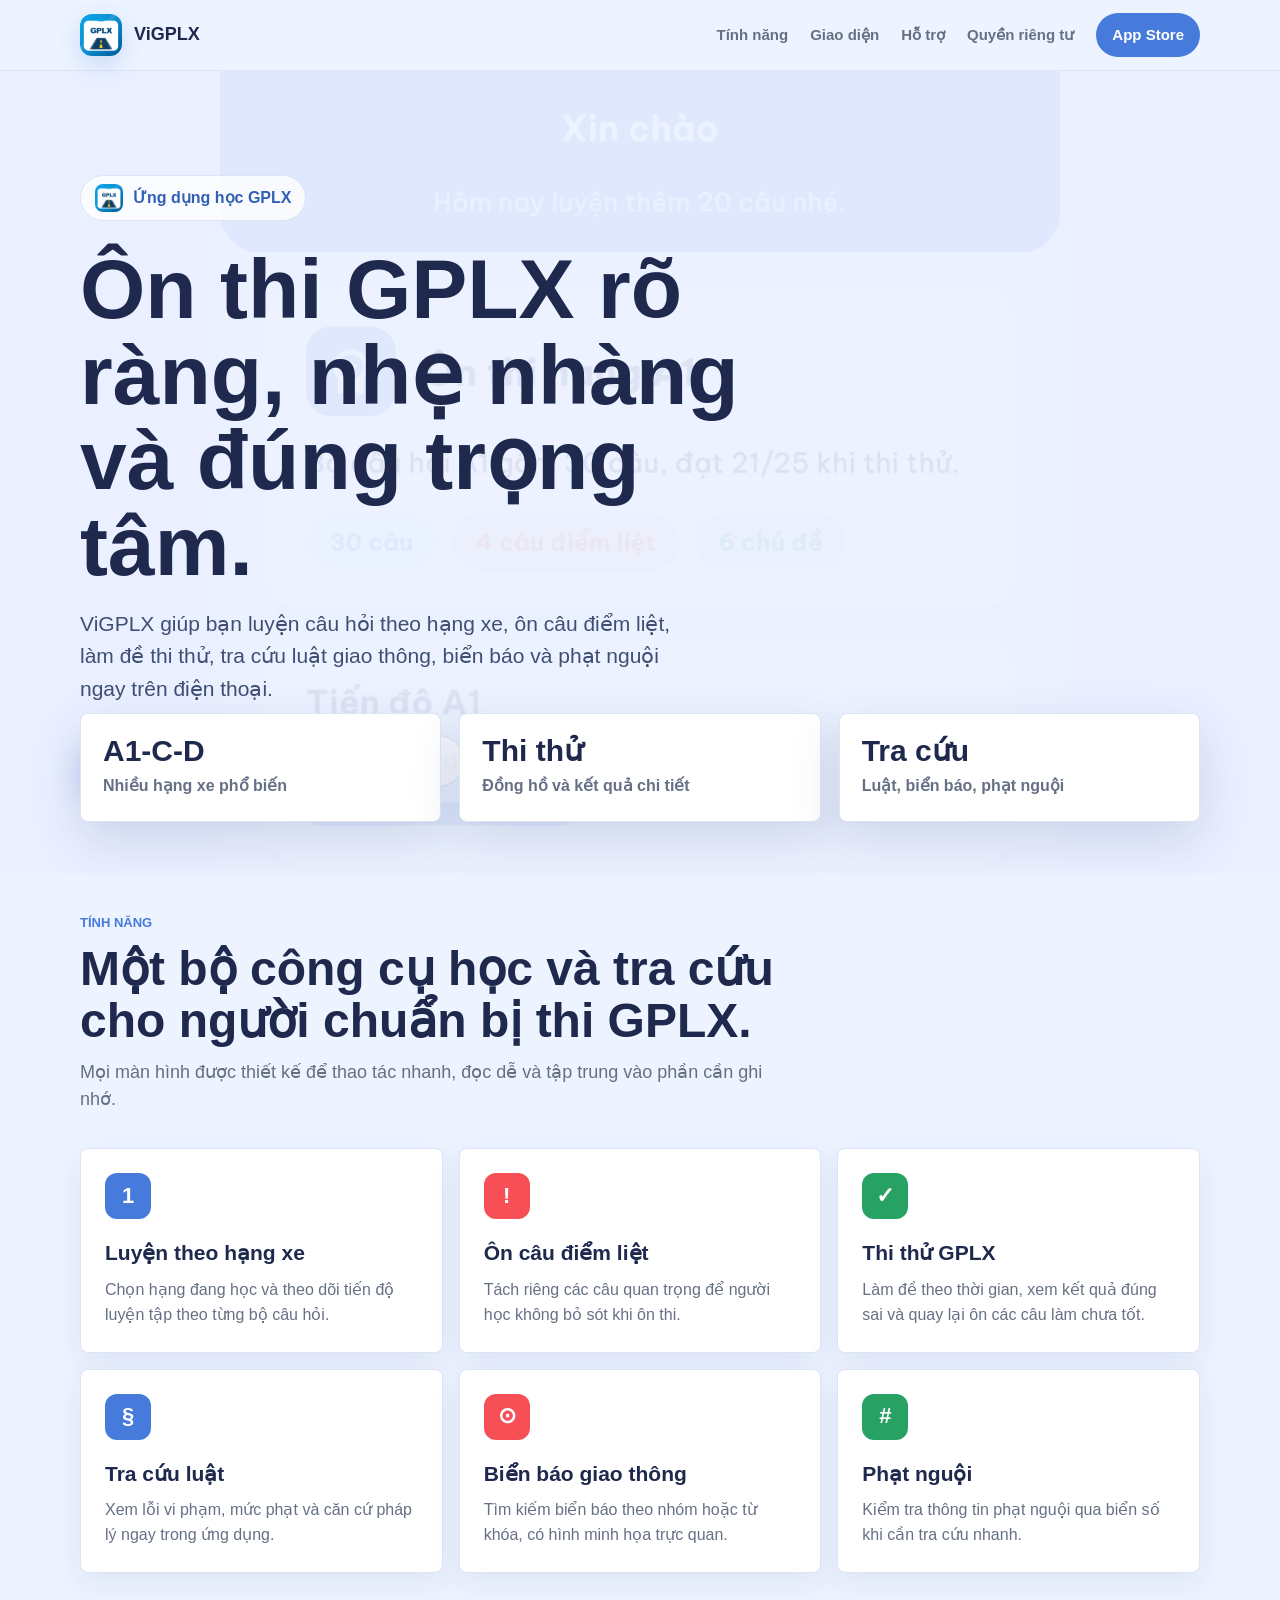
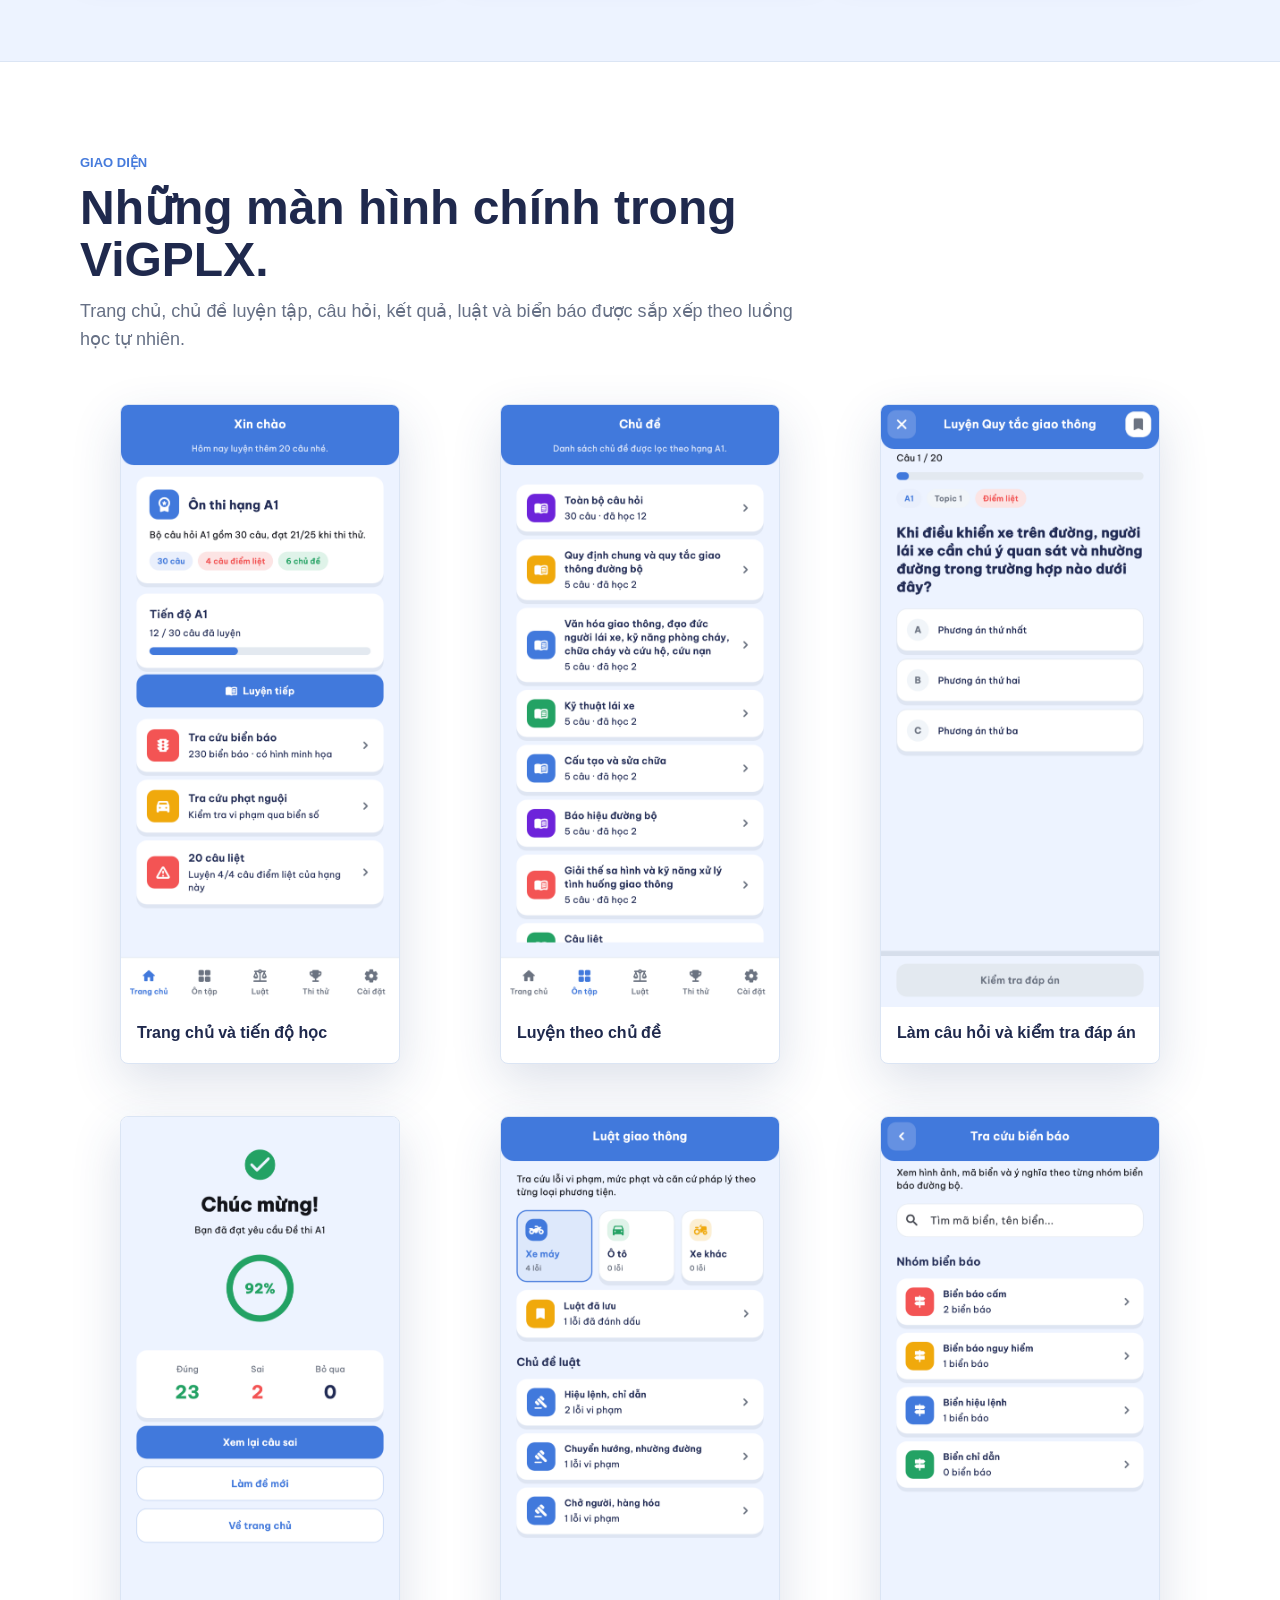
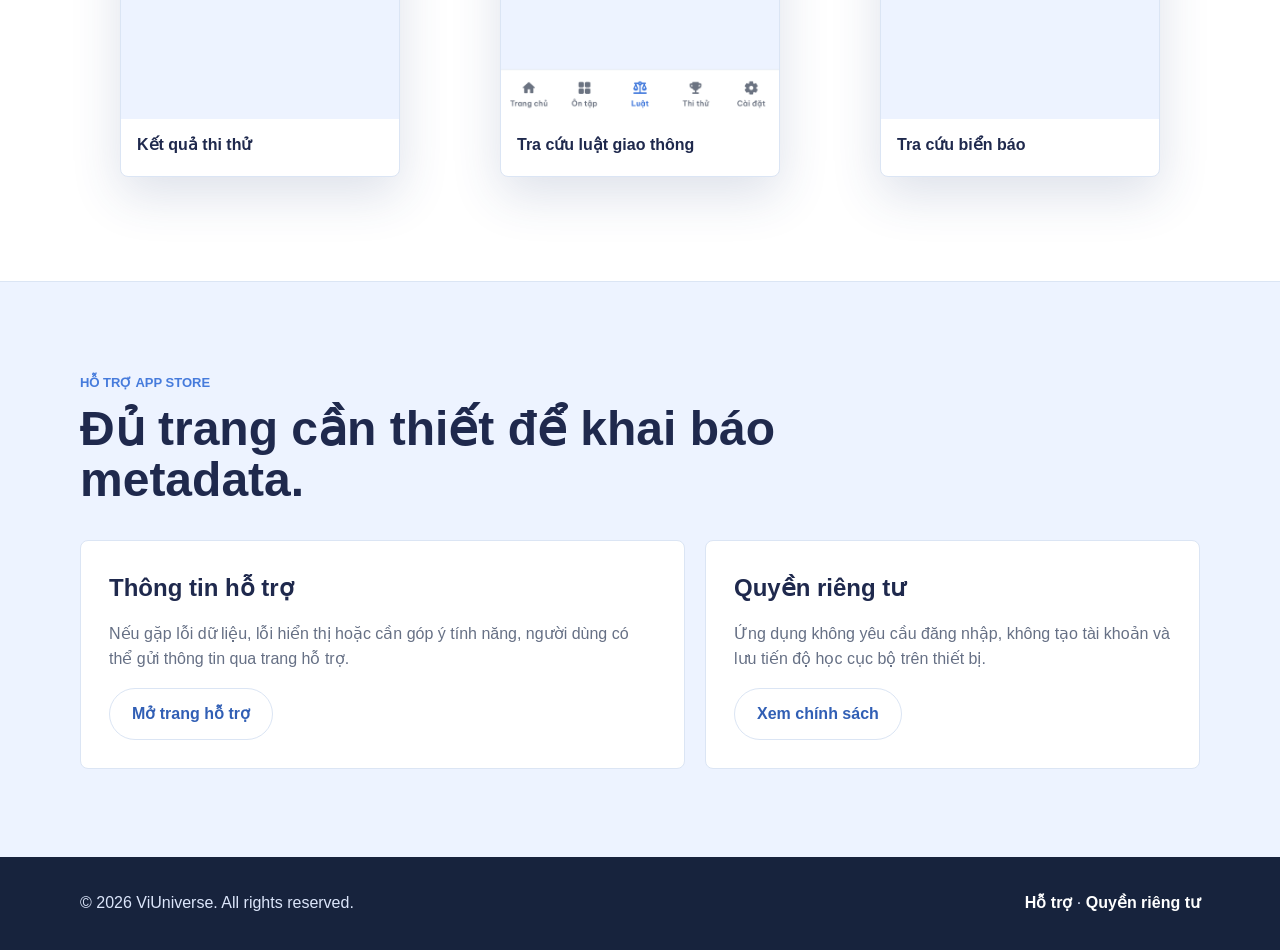
==== index.html @ 69d23acd "Initial ViGPLX landing page" ====
<!doctype html>
<html lang="vi">
  <head>
    <meta charset="utf-8">
    <meta name="viewport" content="width=device-width, initial-scale=1">
    <title>ViGPLX - Ôn thi giấy phép lái xe Việt Nam</title>
    <meta name="description" content="ViGPLX hỗ trợ ôn thi GPLX theo hạng xe, luyện câu điểm liệt, thi thử, tra cứu luật giao thông, biển báo và phạt nguội.">
    <meta property="og:title" content="ViGPLX - Ôn thi GPLX Việt Nam">
    <meta property="og:description" content="Luyện câu hỏi, thi thử, tra cứu luật, biển báo và phạt nguội trong một ứng dụng gọn nhẹ.">
    <meta property="og:image" content="assets/icons/app-icon.png">
    <link rel="icon" href="assets/icons/app-icon.png">
    <link rel="stylesheet" href="styles.css">
  </head>
  <body>
    <header class="site-header">
      <nav class="nav" aria-label="Điều hướng chính">
        <a class="brand" href="index.html" aria-label="ViGPLX">
          <img src="assets/icons/app-icon.png" alt="">
          <span>ViGPLX</span>
        </a>
        <div class="nav-links">
          <a href="#features">Tính năng</a>
          <a href="#screens">Giao diện</a>
          <a href="support.html">Hỗ trợ</a>
          <a href="privacy.html">Quyền riêng tư</a>
          <a class="download-link" href="#download">App Store</a>
        </div>
      </nav>
    </header>

    <section class="hero">
      <div class="hero-inner">
        <div class="hero-copy">
          <span class="app-badge">
            <img src="assets/icons/app-icon.png" alt="">
            Ứng dụng học GPLX
          </span>
          <h1>Ôn thi GPLX rõ ràng, nhẹ nhàng và đúng trọng tâm.</h1>
          <p>ViGPLX giúp bạn luyện câu hỏi theo hạng xe, ôn câu điểm liệt, làm đề thi thử, tra cứu luật giao thông, biển báo và phạt nguội ngay trên điện thoại.</p>
          <div class="actions" id="download">
            <a class="button primary" href="#screens">Sắp có trên App Store</a>
            <a class="button secondary" href="#screens">Xem giao diện</a>
          </div>
        </div>
      </div>
    </section>

    <div class="hero-strip" aria-label="Thông tin nhanh">
      <div class="metric">
        <strong>A1-C-D</strong>
        <span>Nhiều hạng xe phổ biến</span>
      </div>
      <div class="metric">
        <strong>Thi thử</strong>
        <span>Đồng hồ và kết quả chi tiết</span>
      </div>
      <div class="metric">
        <strong>Tra cứu</strong>
        <span>Luật, biển báo, phạt nguội</span>
      </div>
    </div>

    <main>
      <section class="section" id="features">
        <div class="section-heading">
          <span class="section-kicker">Tính năng</span>
          <h2>Một bộ công cụ học và tra cứu cho người chuẩn bị thi GPLX.</h2>
          <p>Mọi màn hình được thiết kế để thao tác nhanh, đọc dễ và tập trung vào phần cần ghi nhớ.</p>
        </div>
        <div class="features">
          <article class="feature">
            <div class="feature-icon">1</div>
            <h3>Luyện theo hạng xe</h3>
            <p>Chọn hạng đang học và theo dõi tiến độ luyện tập theo từng bộ câu hỏi.</p>
          </article>
          <article class="feature">
            <div class="feature-icon">!</div>
            <h3>Ôn câu điểm liệt</h3>
            <p>Tách riêng các câu quan trọng để người học không bỏ sót khi ôn thi.</p>
          </article>
          <article class="feature">
            <div class="feature-icon">✓</div>
            <h3>Thi thử GPLX</h3>
            <p>Làm đề theo thời gian, xem kết quả đúng sai và quay lại ôn các câu làm chưa tốt.</p>
          </article>
          <article class="feature">
            <div class="feature-icon">§</div>
            <h3>Tra cứu luật</h3>
            <p>Xem lỗi vi phạm, mức phạt và căn cứ pháp lý ngay trong ứng dụng.</p>
          </article>
          <article class="feature">
            <div class="feature-icon">⊙</div>
            <h3>Biển báo giao thông</h3>
            <p>Tìm kiếm biển báo theo nhóm hoặc từ khóa, có hình minh họa trực quan.</p>
          </article>
          <article class="feature">
            <div class="feature-icon">#</div>
            <h3>Phạt nguội</h3>
            <p>Kiểm tra thông tin phạt nguội qua biển số khi cần tra cứu nhanh.</p>
          </article>
        </div>
      </section>

      <section class="info-band">
        <div class="section" id="screens">
          <div class="section-heading">
            <span class="section-kicker">Giao diện</span>
            <h2>Những màn hình chính trong ViGPLX.</h2>
            <p>Trang chủ, chủ đề luyện tập, câu hỏi, kết quả, luật và biển báo được sắp xếp theo luồng học tự nhiên.</p>
          </div>
          <div class="screens">
            <figure class="screen">
              <img src="assets/screenshots/home.png" alt="Màn hình trang chủ ViGPLX">
              <figcaption class="screen-label">Trang chủ và tiến độ học</figcaption>
            </figure>
            <figure class="screen">
              <img src="assets/screenshots/topics.png" alt="Màn hình danh sách chủ đề">
              <figcaption class="screen-label">Luyện theo chủ đề</figcaption>
            </figure>
            <figure class="screen">
              <img src="assets/screenshots/session.png" alt="Màn hình luyện câu hỏi">
              <figcaption class="screen-label">Làm câu hỏi và kiểm tra đáp án</figcaption>
            </figure>
            <figure class="screen">
              <img src="assets/screenshots/result.png" alt="Màn hình kết quả thi thử">
              <figcaption class="screen-label">Kết quả thi thử</figcaption>
            </figure>
            <figure class="screen">
              <img src="assets/screenshots/law.png" alt="Màn hình tra cứu luật giao thông">
              <figcaption class="screen-label">Tra cứu luật giao thông</figcaption>
            </figure>
            <figure class="screen">
              <img src="assets/screenshots/signs.png" alt="Màn hình tra cứu biển báo">
              <figcaption class="screen-label">Tra cứu biển báo</figcaption>
            </figure>
          </div>
        </div>
      </section>

      <section class="section">
        <div class="section-heading">
          <span class="section-kicker">Hỗ trợ App Store</span>
          <h2>Đủ trang cần thiết để khai báo metadata.</h2>
        </div>
        <div class="support-grid">
          <article class="support-panel">
            <h3>Thông tin hỗ trợ</h3>
            <p>Nếu gặp lỗi dữ liệu, lỗi hiển thị hoặc cần góp ý tính năng, người dùng có thể gửi thông tin qua trang hỗ trợ.</p>
            <a class="button secondary" href="support.html">Mở trang hỗ trợ</a>
          </article>
          <article class="support-panel">
            <h3>Quyền riêng tư</h3>
            <p>Ứng dụng không yêu cầu đăng nhập, không tạo tài khoản và lưu tiến độ học cục bộ trên thiết bị.</p>
            <a class="button secondary" href="privacy.html">Xem chính sách</a>
          </article>
        </div>
      </section>
    </main>

    <footer class="footer">
      <div class="footer-inner">
        <span>© 2026 ViUniverse. All rights reserved.</span>
        <span><a href="support.html">Hỗ trợ</a> · <a href="privacy.html">Quyền riêng tư</a></span>
      </div>
    </footer>
  </body>
</html>
---- styles.css ----
:root {
  --bg: #edf3ff;
  --surface: #ffffff;
  --ink: #1f294d;
  --muted: #667085;
  --primary: #467bdc;
  --primary-dark: #315fb5;
  --line: #dbe5f4;
  --red: #f65056;
  --green: #28a164;
  --yellow: #f0a714;
  --shadow: 0 18px 50px rgba(42, 70, 126, 0.16);
}

* {
  box-sizing: border-box;
}

html {
  scroll-behavior: smooth;
}

body {
  margin: 0;
  color: var(--ink);
  background: var(--bg);
  font-family: Inter, -apple-system, BlinkMacSystemFont, "Segoe UI", sans-serif;
  line-height: 1.55;
}

a {
  color: inherit;
  text-decoration: none;
}

img {
  display: block;
  max-width: 100%;
}

.site-header {
  position: sticky;
  top: 0;
  z-index: 20;
  background: rgba(237, 243, 255, 0.92);
  border-bottom: 1px solid rgba(219, 229, 244, 0.9);
  backdrop-filter: blur(16px);
}

.nav {
  width: min(1120px, calc(100% - 40px));
  min-height: 70px;
  margin: 0 auto;
  display: flex;
  align-items: center;
  justify-content: space-between;
  gap: 24px;
}

.brand {
  display: inline-flex;
  align-items: center;
  gap: 12px;
  font-weight: 800;
  font-size: 18px;
}

.brand img {
  width: 42px;
  height: 42px;
  border-radius: 12px;
  box-shadow: 0 8px 22px rgba(70, 123, 220, 0.22);
}

.nav-links {
  display: flex;
  align-items: center;
  gap: 22px;
  color: var(--muted);
  font-size: 15px;
  font-weight: 700;
}

.nav-links a:hover {
  color: var(--primary);
}

.download-link {
  color: #ffffff !important;
  background: var(--primary);
  border-radius: 999px;
  padding: 10px 16px;
}

.hero {
  position: relative;
  min-height: 760px;
  overflow: hidden;
  isolation: isolate;
  background: #dfeaff;
}

.hero::before {
  content: "";
  position: absolute;
  inset: 0;
  z-index: -3;
  background-image: url("assets/screenshots/home.png");
  background-position: center top;
  background-size: min(72vw, 840px) auto;
  background-repeat: no-repeat;
  opacity: 0.32;
}

.hero::after {
  content: "";
  position: absolute;
  inset: 0;
  z-index: -2;
  background: rgba(237, 243, 255, 0.78);
}

.hero-inner {
  width: min(1120px, calc(100% - 40px));
  margin: 0 auto;
  padding: 104px 0 86px;
}

.hero-copy {
  max-width: 680px;
}

.app-badge {
  display: inline-flex;
  align-items: center;
  gap: 10px;
  color: var(--primary-dark);
  background: rgba(255, 255, 255, 0.78);
  border: 1px solid var(--line);
  border-radius: 999px;
  padding: 8px 14px;
  font-weight: 800;
}

.app-badge img {
  width: 28px;
  height: 28px;
  border-radius: 8px;
}

h1 {
  margin: 26px 0 18px;
  max-width: 800px;
  font-size: clamp(44px, 8vw, 84px);
  line-height: 1.02;
  letter-spacing: 0;
}

.hero p {
  max-width: 620px;
  margin: 0 0 30px;
  color: #3f4f73;
  font-size: 21px;
}

.actions {
  display: flex;
  flex-wrap: wrap;
  align-items: center;
  gap: 14px;
}

.button {
  display: inline-flex;
  align-items: center;
  justify-content: center;
  min-height: 52px;
  border-radius: 999px;
  padding: 0 22px;
  font-weight: 800;
  border: 1px solid transparent;
}

.button.primary {
  color: #ffffff;
  background: var(--primary);
  box-shadow: 0 12px 30px rgba(70, 123, 220, 0.28);
}

.button.secondary {
  color: var(--primary-dark);
  background: rgba(255, 255, 255, 0.74);
  border-color: var(--line);
}

.hero-strip {
  width: min(1120px, calc(100% - 40px));
  margin: -160px auto 0;
  position: relative;
  z-index: 4;
  display: grid;
  grid-template-columns: repeat(3, 1fr);
  gap: 18px;
}

.metric {
  background: var(--surface);
  border: 1px solid var(--line);
  border-radius: 8px;
  padding: 22px;
  box-shadow: var(--shadow);
}

.metric strong {
  display: block;
  font-size: 30px;
  line-height: 1;
}

.metric span {
  display: block;
  margin-top: 8px;
  color: var(--muted);
  font-weight: 700;
}

main {
  position: relative;
  z-index: 5;
}

.section {
  width: min(1120px, calc(100% - 40px));
  margin: 0 auto;
  padding: 88px 0;
}

.section-heading {
  max-width: 720px;
  margin-bottom: 34px;
}

.section-kicker {
  color: var(--primary);
  font-weight: 900;
  text-transform: uppercase;
  font-size: 13px;
}

h2 {
  margin: 8px 0 12px;
  font-size: clamp(30px, 4vw, 48px);
  line-height: 1.08;
  letter-spacing: 0;
}

.section-heading p {
  margin: 0;
  color: var(--muted);
  font-size: 18px;
}

.features {
  display: grid;
  grid-template-columns: repeat(3, 1fr);
  gap: 16px;
}

.feature {
  min-height: 190px;
  padding: 24px;
  border-radius: 8px;
  background: var(--surface);
  border: 1px solid var(--line);
  box-shadow: 0 10px 30px rgba(42, 70, 126, 0.08);
}

.feature-icon {
  width: 46px;
  height: 46px;
  display: grid;
  place-items: center;
  color: #ffffff;
  background: var(--primary);
  border-radius: 12px;
  font-size: 22px;
  font-weight: 900;
}

.feature:nth-child(2) .feature-icon,
.feature:nth-child(5) .feature-icon {
  background: var(--red);
}

.feature:nth-child(3) .feature-icon,
.feature:nth-child(6) .feature-icon {
  background: var(--green);
}

.feature h3 {
  margin: 18px 0 8px;
  font-size: 21px;
}

.feature p {
  margin: 0;
  color: var(--muted);
}

.screens {
  display: grid;
  grid-template-columns: repeat(3, minmax(0, 1fr));
  gap: 20px;
}

.screen {
  overflow: hidden;
  border-radius: 8px;
  background: var(--surface);
  border: 1px solid var(--line);
  box-shadow: var(--shadow);
}

.screen img {
  width: 100%;
}

.screen caption,
.screen-label {
  display: block;
  padding: 14px 16px 18px;
  font-weight: 800;
}

.info-band {
  background: #ffffff;
  border-block: 1px solid var(--line);
}

.support-grid {
  display: grid;
  grid-template-columns: 1.1fr 0.9fr;
  gap: 20px;
  align-items: start;
}

.support-panel {
  padding: 28px;
  border-radius: 8px;
  background: var(--surface);
  border: 1px solid var(--line);
}

.support-panel h3 {
  margin: 0 0 12px;
  font-size: 24px;
}

.support-panel p,
.support-panel li {
  color: var(--muted);
}

.support-panel ul {
  margin: 0;
  padding-left: 20px;
}

.footer {
  padding: 34px 0;
  background: #17233d;
  color: #dce6fb;
}

.footer-inner {
  width: min(1120px, calc(100% - 40px));
  margin: 0 auto;
  display: flex;
  justify-content: space-between;
  gap: 18px;
  flex-wrap: wrap;
}

.footer a {
  color: #ffffff;
  font-weight: 700;
}

.page {
  width: min(920px, calc(100% - 40px));
  margin: 0 auto;
  padding: 74px 0 90px;
}

.page article {
  background: var(--surface);
  border: 1px solid var(--line);
  border-radius: 8px;
  padding: clamp(24px, 5vw, 52px);
  box-shadow: var(--shadow);
}

.page h1 {
  font-size: clamp(36px, 6vw, 58px);
  margin-top: 0;
}

.page h2 {
  font-size: 26px;
  margin-top: 34px;
}

.page p,
.page li {
  color: var(--muted);
}

@media (max-width: 900px) {
  .nav {
    min-height: 64px;
  }

  .nav-links {
    gap: 14px;
    font-size: 14px;
  }

  .hero {
    min-height: 700px;
  }

  .hero-inner {
    padding-top: 78px;
  }

  .hero-strip,
  .features,
  .screens,
  .support-grid {
    grid-template-columns: 1fr;
  }

  .hero-strip {
    margin-top: -96px;
  }
}

@media (max-width: 640px) {
  .nav-links a:not(.download-link) {
    display: none;
  }

  .hero {
    min-height: 660px;
  }

  .hero::before {
    background-size: 118vw auto;
    background-position: center 80px;
    opacity: 0.24;
  }

  .hero p {
    font-size: 18px;
  }

  .section {
    padding: 64px 0;
  }
}
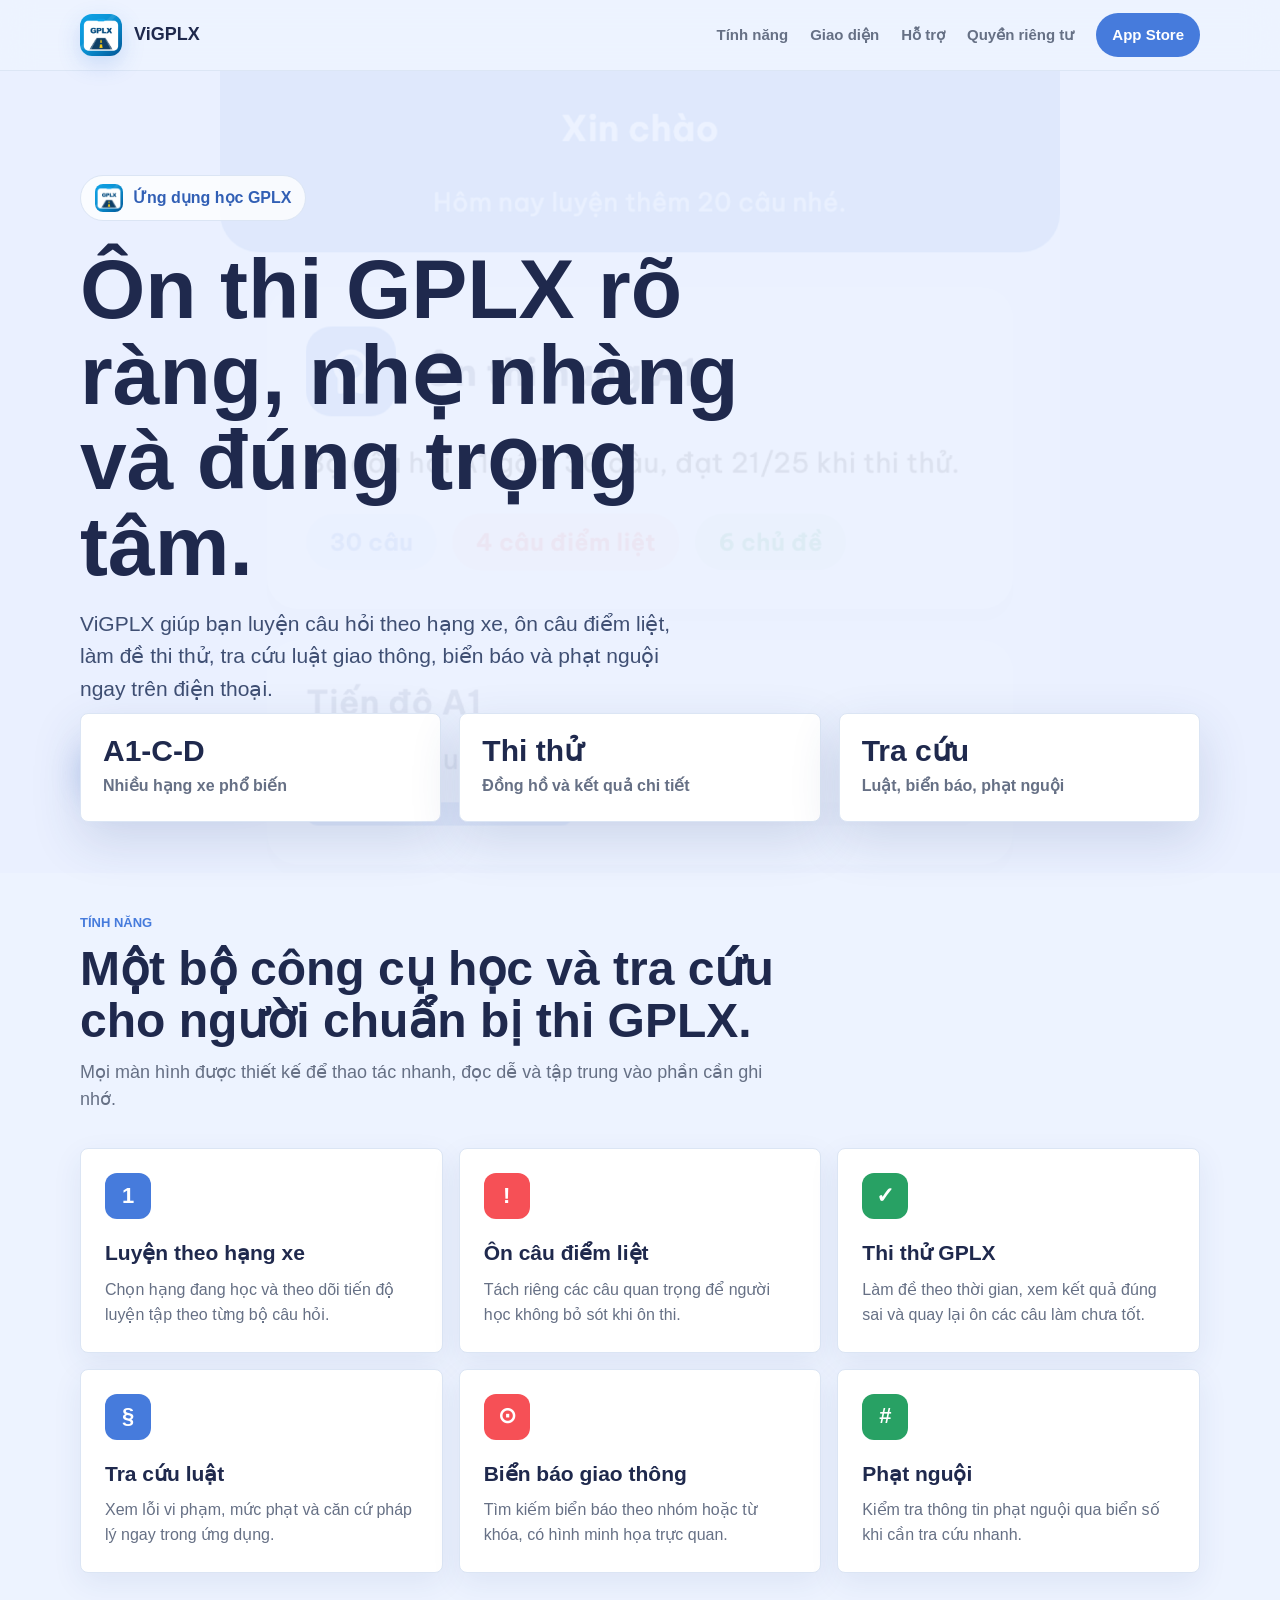
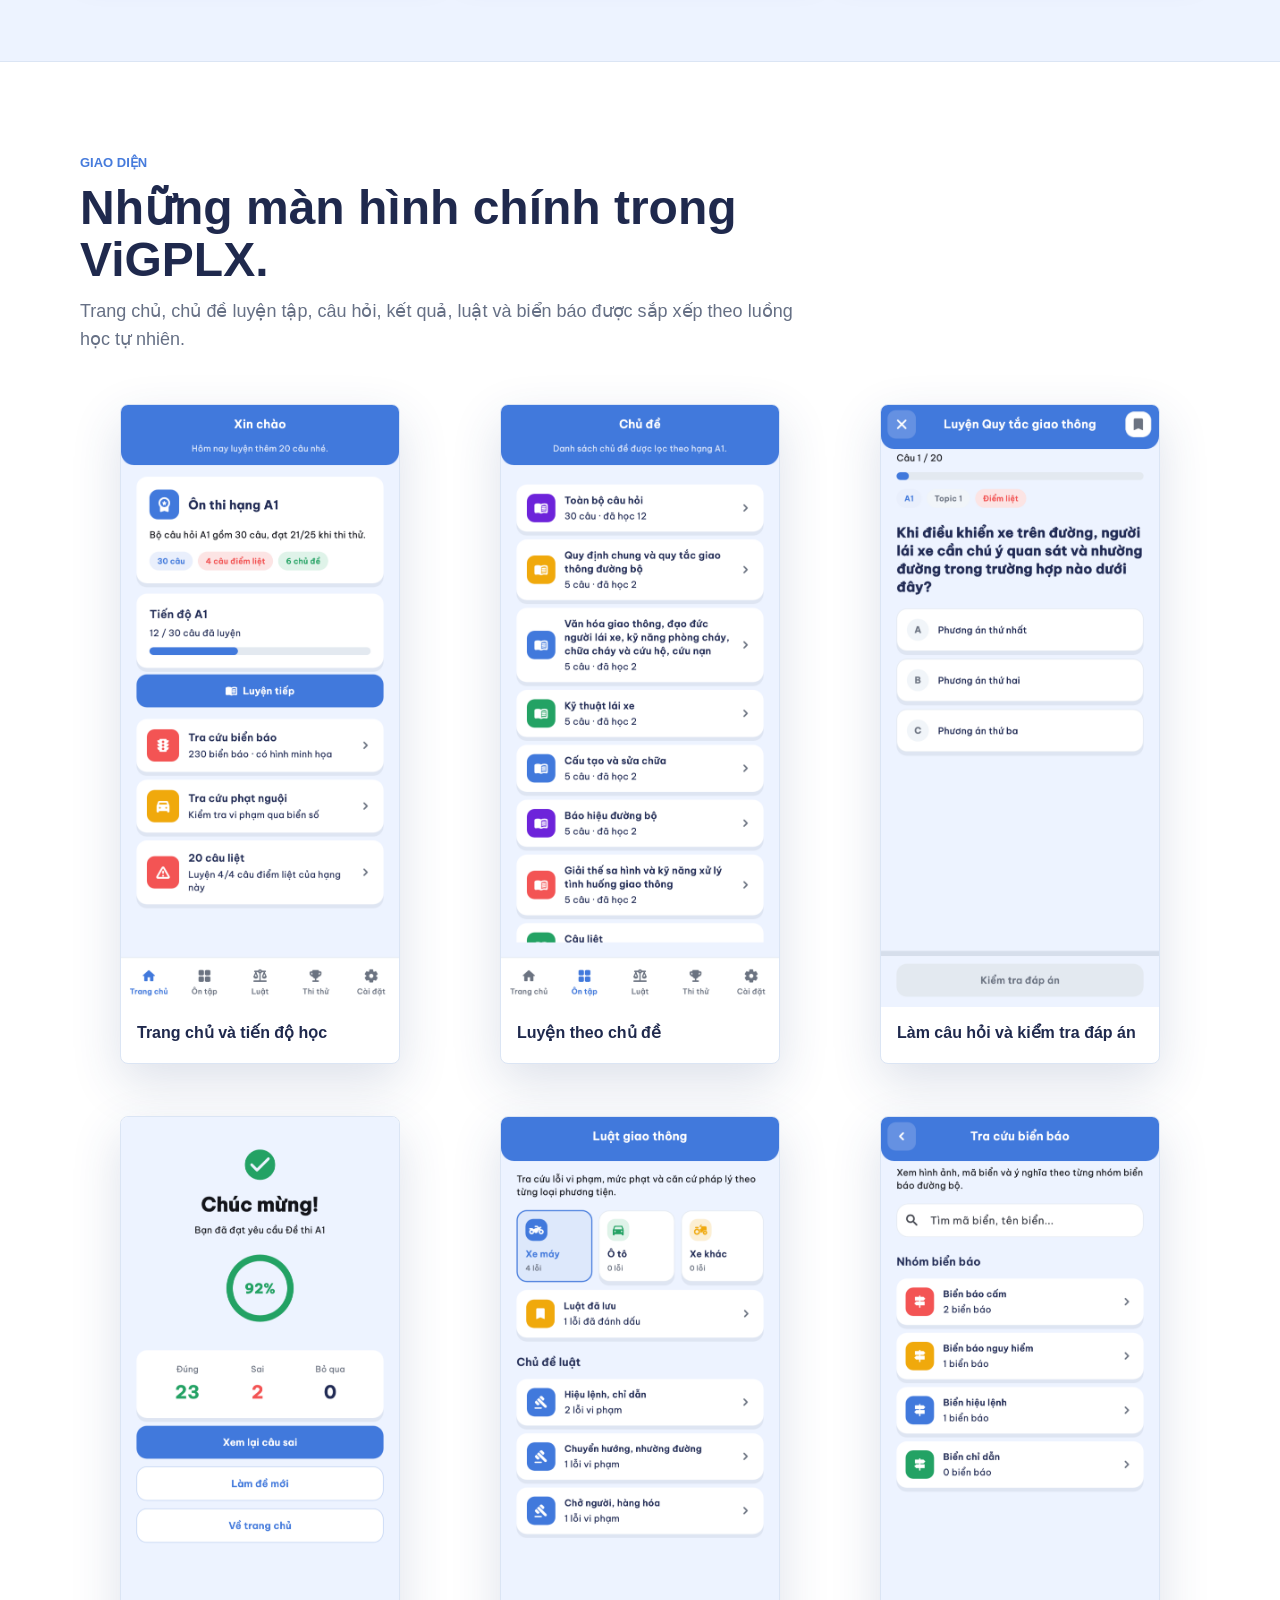
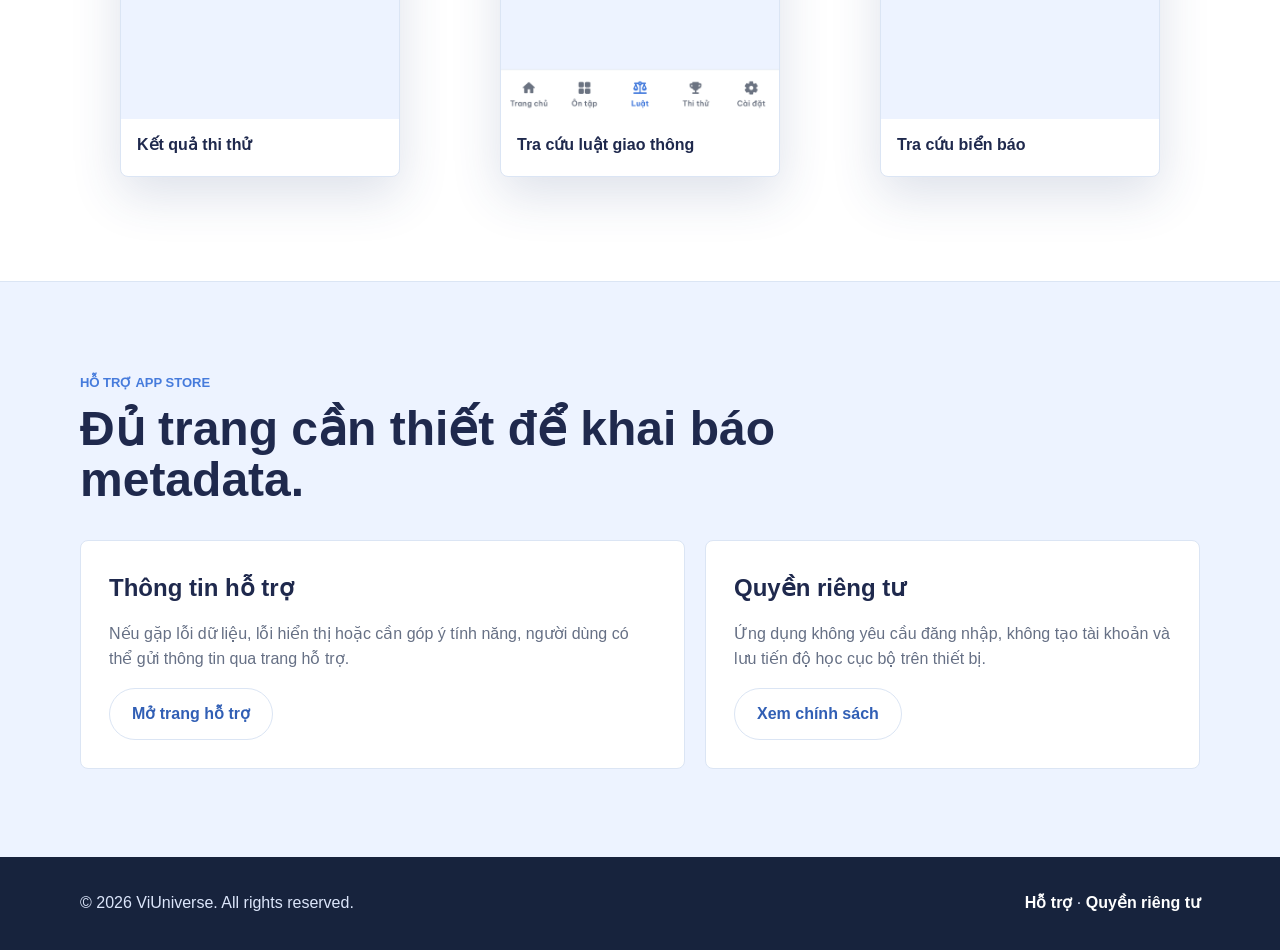
==== commit c6505379: "Link App Store download button" ====
--- a/index.html
+++ b/index.html
@@ -23,7 +23,7 @@
           <a href="#screens">Giao diện</a>
           <a href="support.html">Hỗ trợ</a>
           <a href="privacy.html">Quyền riêng tư</a>
-          <a class="download-link" href="#download">App Store</a>
+          <a class="download-link" href="https://apps.apple.com/app/vigplx-%C3%B4n-thi-l%C3%A1i-xe/id6782541195">App Store</a>
         </div>
       </nav>
     </header>
@@ -38,7 +38,7 @@
           <h1>Ôn thi GPLX rõ ràng, nhẹ nhàng và đúng trọng tâm.</h1>
           <p>ViGPLX giúp bạn luyện câu hỏi theo hạng xe, ôn câu điểm liệt, làm đề thi thử, tra cứu luật giao thông, biển báo và phạt nguội ngay trên điện thoại.</p>
           <div class="actions" id="download">
-            <a class="button primary" href="#screens">Sắp có trên App Store</a>
+            <a class="button primary" href="https://apps.apple.com/app/vigplx-%C3%B4n-thi-l%C3%A1i-xe/id6782541195">Tải trên App Store</a>
             <a class="button secondary" href="#screens">Xem giao diện</a>
           </div>
         </div>
